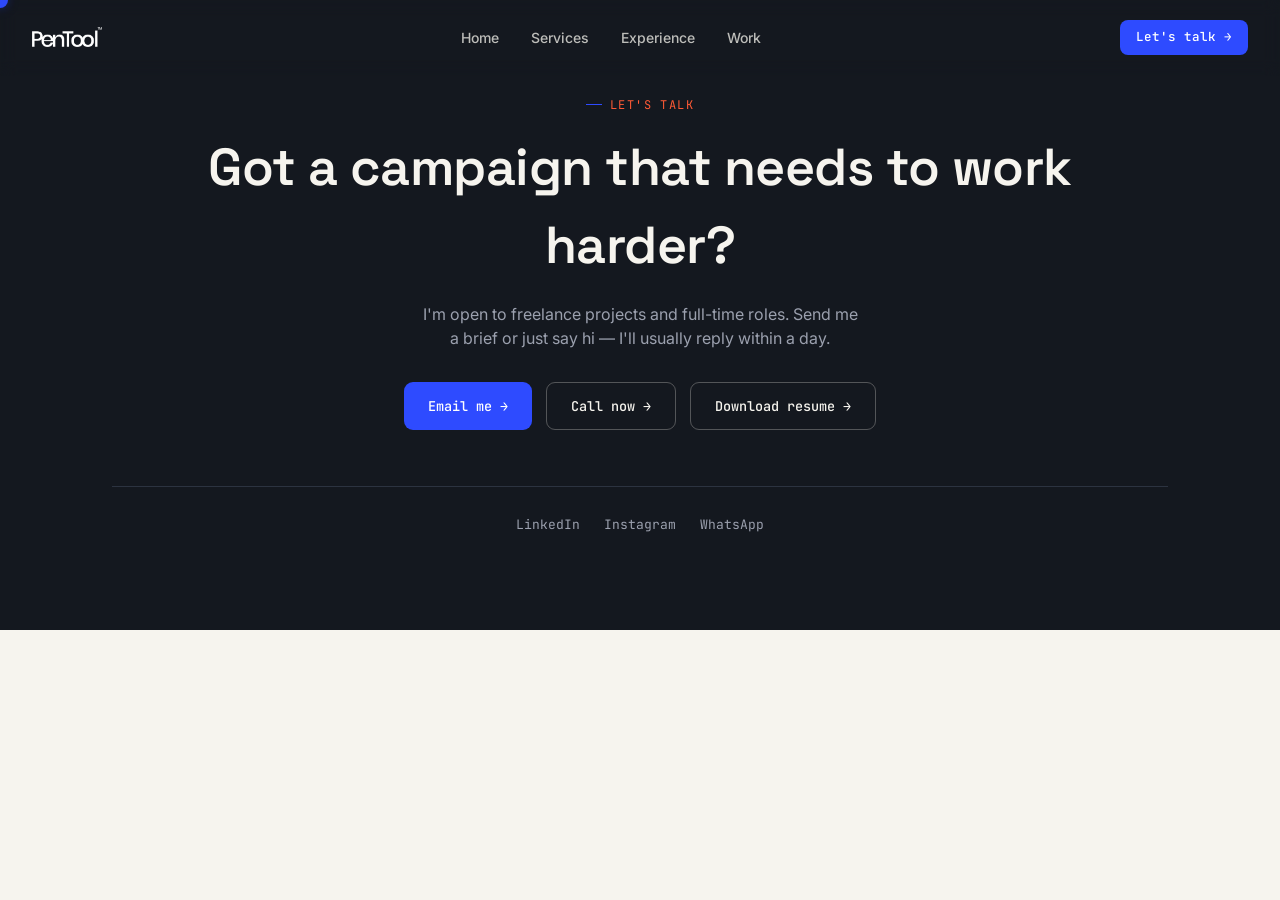
==== contact.html @ 6da6fce4 "Initial commit" ====
<!DOCTYPE html>
<html lang="en">
<head>
<meta charset="UTF-8">
<meta name="viewport" content="width=device-width, initial-scale=1.0">
<title>Contact — PenTool</title>
<link rel="preconnect" href="https://fonts.googleapis.com">
<link rel="preconnect" href="https://fonts.gstatic.com" crossorigin>
<link href="https://fonts.googleapis.com/css2?family=Space+Grotesk:wght@400;500;600;700&family=Inter:wght@400;500;600&family=JetBrains+Mono:wght@400;500;600&display=swap" rel="stylesheet">
<link rel="stylesheet" href="css/global.css">
<link rel="stylesheet" href="css/contact.css">
</head>
<body data-page="contact">

<nav id="nav" class="on-dark">
  <div class="nav-logo"><img src="assets/logo-white.png" alt="PenTool"></div>
  <div class="nav-mobile-hide nav-links">
    <a href="index.html" data-page="index">Home</a>
    <a href="services.html" data-page="services">Services</a>
    <a href="experience.html" data-page="experience">Experience</a>
    <a href="work.html" data-page="work">Work</a>
  </div>
  <a href="contact.html" class="nav-cta">Let's talk →</a>
</nav>

<section id="contact">
  <div class="wrap">
    <div class="eyebrow" style="justify-content:center; color:var(--coral);">Let's talk</div>
    <h2>Got a campaign that needs to work harder?</h2>
    <p>I'm open to freelance projects and full-time roles. Send me a brief or just say hi — I'll usually reply within a day.</p>
    <div class="contact-cta">
      <a href="mailto:hello@pentool.com" class="btn btn-primary">Email me →</a>
      <a href="tel:0703771851" class="btn btn-outline" aria-label="Call now">Call now →</a>
      <a id="download-resume" href="assets/resume.pdf" download class="btn btn-outline">Download resume →</a>
    </div>
    <div class="socials">
      <a href="#">LinkedIn</a>
      <a href="#">Instagram</a>
      <a href="#">WhatsApp</a>
    </div>
  </div>
</section>

<script src="js/main.js"></script>
</body>
</html>
---- css/global.css ----
/* ============================================
   GLOBAL.CSS — shared design tokens + base styles
   Loaded on every page. Page-specific styles live
   in their own css/<page>.css file.
   ============================================ */

:root{
  --ink:#14181F;
  --ink-soft:#1E2430;
  --paper:#F6F4EE;
  --paper-dim:#EDEAE0;
  --white:#FFFFFF;
  --signal:#2E4BFF;
  --signal-dim:#E7EBFF;
  --coral:#FF5A36;
  --line:#DAD7CC;
  --line-dark:#2C3340;
  --muted:#6B6F76;
  --muted-light:#9BA0AE;
  --radius:14px;
  --disp: 'Space Grotesk', sans-serif;
  --body: 'Inter', sans-serif;
  --mono: 'JetBrains Mono', monospace;
}

*{ box-sizing:border-box; margin:0; padding:0; }
html{ scroll-behavior:smooth; }
body{
  font-family:var(--body);
  background:var(--paper);
  color:var(--ink);
  line-height:1.5;
  -webkit-font-smoothing:antialiased;
}
img{ max-width:100%; display:block; }
a{ color:inherit; text-decoration:none; }
ul{ list-style:none; }
section{ padding:64px 0; }

/* Utility: tighter section spacing for compact layouts */
.section--compact{ padding:36px 0; }
.wrap{ max-width:1120px; margin:0 auto; padding:0 32px; }
h1,h2,h3,h4{ font-family:var(--disp); font-weight:600; letter-spacing:-0.01em; }

.eyebrow{
  font-family:var(--mono); font-size:12px; letter-spacing:0.12em; text-transform:uppercase;
  color:var(--signal); display:flex; align-items:center; gap:8px; margin-bottom:14px;
}
.eyebrow::before{ content:''; width:16px; height:1px; background:var(--signal); }
.section-title{ font-size:clamp(28px,3.4vw,40px); margin-bottom:8px; }
.section-sub{ color:var(--muted); max-width:520px; margin-bottom:48px; font-size:15.5px; }

/* growth chip — the site's signature element */
.chip{
  display:inline-flex; align-items:center; gap:5px;
  font-family:var(--mono); font-size:12px; font-weight:500;
  padding:5px 11px; border-radius:999px;
  background:var(--signal-dim); color:var(--signal);
  border:1px solid rgba(46,75,255,0.18);
  white-space:nowrap;
}
.chip.coral{ background:rgba(255,90,54,0.1); color:#D8431F; border-color:rgba(255,90,54,0.22); }
.chip.dark{ background:rgba(255,255,255,0.08); color:var(--paper); border-color:rgba(255,255,255,0.16); }
.chip::before{ content:'▲'; font-size:8px; transform:translateY(-1px); }
.chip.flat::before{ content:'—'; font-size:10px; }

.btn{
  font-family:var(--mono); font-size:13.5px; font-weight:500; padding:13px 24px; border-radius:9px;
  display:inline-flex; align-items:center; gap:8px; transition:transform .15s ease, background .2s;
}
.btn-primary{ background:var(--signal); color:var(--white); }
.btn-primary:hover{ transform:translateY(-2px); }
.btn-outline{ border:1px solid rgba(20,24,31,0.18); color:var(--ink); }
.btn-outline:hover{ border-color:var(--ink); }

/* NAV — shared across every page */
nav{
  position:fixed; top:0; left:0; right:0; z-index:100;
  padding:20px 32px; display:flex; justify-content:space-between; align-items:center;
  transition:background .3s ease, border-color .3s ease, padding .3s ease;
  border-bottom:1px solid transparent;
  background:rgba(246,244,238,0.92); backdrop-filter:blur(8px); border-color:var(--line);
}
nav.on-dark{ background:transparent; border-color:transparent; }
nav.on-dark.scrolled{ background:rgba(20,24,31,0.92); border-color:var(--line-dark); }
.nav-logo{ display:flex; align-items:center; }
.nav-logo img{ height:20px; width:auto; display:block; }
.nav-links{ display:flex; gap:32px; font-size:14px; font-weight:500; color:var(--muted); }
nav.on-dark .nav-links{ color:rgba(246,244,238,0.75); }
.nav-links a{ transition:color .15s ease; }
.nav-links a:hover{ color:var(--ink); }
nav.on-dark .nav-links a:hover{ color:var(--paper); }
.nav-links a.active{ color:var(--signal); }
.nav-cta{
  font-family:var(--mono); font-size:12.5px; padding:8px 16px; border-radius:8px;
  background:var(--signal); color:var(--white); font-weight:500;
}
.nav-mobile-hide{ display:flex; }
@media(max-width:760px){ .nav-mobile-hide{ display:none; } }

/* Slim footer — used on every page except contact.html, which has its own full CTA footer */
.slim-footer{
  border-top:1px solid var(--line);
  padding:32px 0;
  display:flex; justify-content:space-between; align-items:center; flex-wrap:wrap; gap:12px;
}
.slim-footer .fk{ font-family:var(--mono); font-size:12.5px; color:var(--muted); }
.slim-footer a{ font-family:var(--mono); font-size:12.5px; color:var(--signal); font-weight:500; }

::selection{ background:var(--signal); color:var(--white); }

/* Custom circular glowing cursor */
#custom-cursor{
  position:fixed; left:0; top:0; width:16px; height:16px; border-radius:50%;
  background:var(--signal); pointer-events:none; transform:translate(-50%,-50%);
  box-shadow:0 0 10px rgba(46,75,255,0.28), 0 0 30px rgba(46,75,255,0.12);
  transition:transform .12s ease, width .12s ease, height .12s ease, box-shadow .12s ease, opacity .12s ease;
  z-index:2200; mix-blend-mode:normal; opacity:0.98;
}
#custom-cursor.cursor--hover{ transform:translate(-50%,-50%) scale(2); box-shadow:0 0 22px rgba(46,75,255,0.9), 0 0 44px rgba(46,75,255,0.35); }
#custom-cursor.cursor--press{ transform:translate(-50%,-50%) scale(1.5); }

@media(hover: none), (pointer: coarse){
  /* hide custom cursor on touch devices */
  #custom-cursor{ display:none !important; }
}

/* Scroll reveal utility classes */
.reveal {
  opacity: 0;
  transform: translateY(28px) scale(0.98);
  transition: opacity 720ms cubic-bezier(.2,.9,.2,1), transform 720ms cubic-bezier(.2,.9,.2,1);
  will-change: transform, opacity;
}
.reveal.active {
  opacity: 1;
  transform: translateY(0) scale(1);
}
.reveal-left { transform: translateX(-30px) translateY(8px) scale(0.98); }
.reveal-right { transform: translateX(30px) translateY(8px) scale(0.98); }
.reveal.active.reveal-left,
.reveal.active.reveal-right { transform: translateX(0) translateY(0) scale(1); }
.reveal-scale { transform: scale(0.96); }
.reveal.active.reveal-scale { transform: scale(1); }

/* Stagger helpers: add `stagger` to parent to stagger its children */
.stagger > * { transition-delay: 0ms; }

/* Respect user preference for reduced motion */
@media (prefers-reduced-motion: reduce) {
  .reveal { transition: none !important; transform: none !important; opacity: 1 !important; }
}

/* Mobile responsive overrides */
@media (max-width: 800px) {
  html { font-size: 15px; }
  nav { padding: 12px 18px; }
  .wrap { padding: 0 18px; }
  section { padding: 28px 0; }
  .section--compact { padding: 20px 0; }
  h1 { font-size: clamp(20px, 6.5vw, 28px); }
  .section-title { font-size: clamp(20px, 5.4vw, 28px); }
  .section-sub { font-size: 14px; }
  .hero-sub { font-size: 15px; }
  .kpi-row { display:flex; gap:12px; flex-wrap:wrap; }
  .kpi{ min-width:45%; }
  .kpi .num{ font-size:20px; }
  .work-grid{ grid-template-columns:1fr; }
  .svc-grid{ grid-template-columns:1fr; }
  .cs-media-grid{ grid-template-columns:1fr 1fr; gap:12px; }
  .work-cover{ height:120px; }
  .cs-insight{ margin-bottom:40px; }
  .nav-links{ gap:16px; font-size:13px; }
}
---- css/contact.css ----
/* ============================================
   CONTACT.CSS — contact.html only
   ============================================ */

#contact{ background:var(--ink); color:var(--paper); text-align:center; min-height:70vh; display:flex; align-items:center; }
#contact .wrap{ width:100%; }
#contact h2{ font-size:clamp(32px,5vw,52px); margin-bottom:18px; }
#contact p{ color:var(--muted-light); max-width:440px; margin:0 auto 32px; }
.contact-cta{ display:flex; gap:14px; justify-content:center; flex-wrap:wrap; margin-bottom:56px; }
#contact .btn-outline{ border-color:rgba(246,244,238,0.28); color:var(--paper); }
#contact .btn-outline:hover{ border-color:var(--paper); }
.socials{ display:flex; gap:24px; justify-content:center; font-family:var(--mono); font-size:13px; color:var(--muted-light); border-top:1px solid var(--line-dark); padding-top:28px; }
.socials a:hover{ color:var(--paper); }
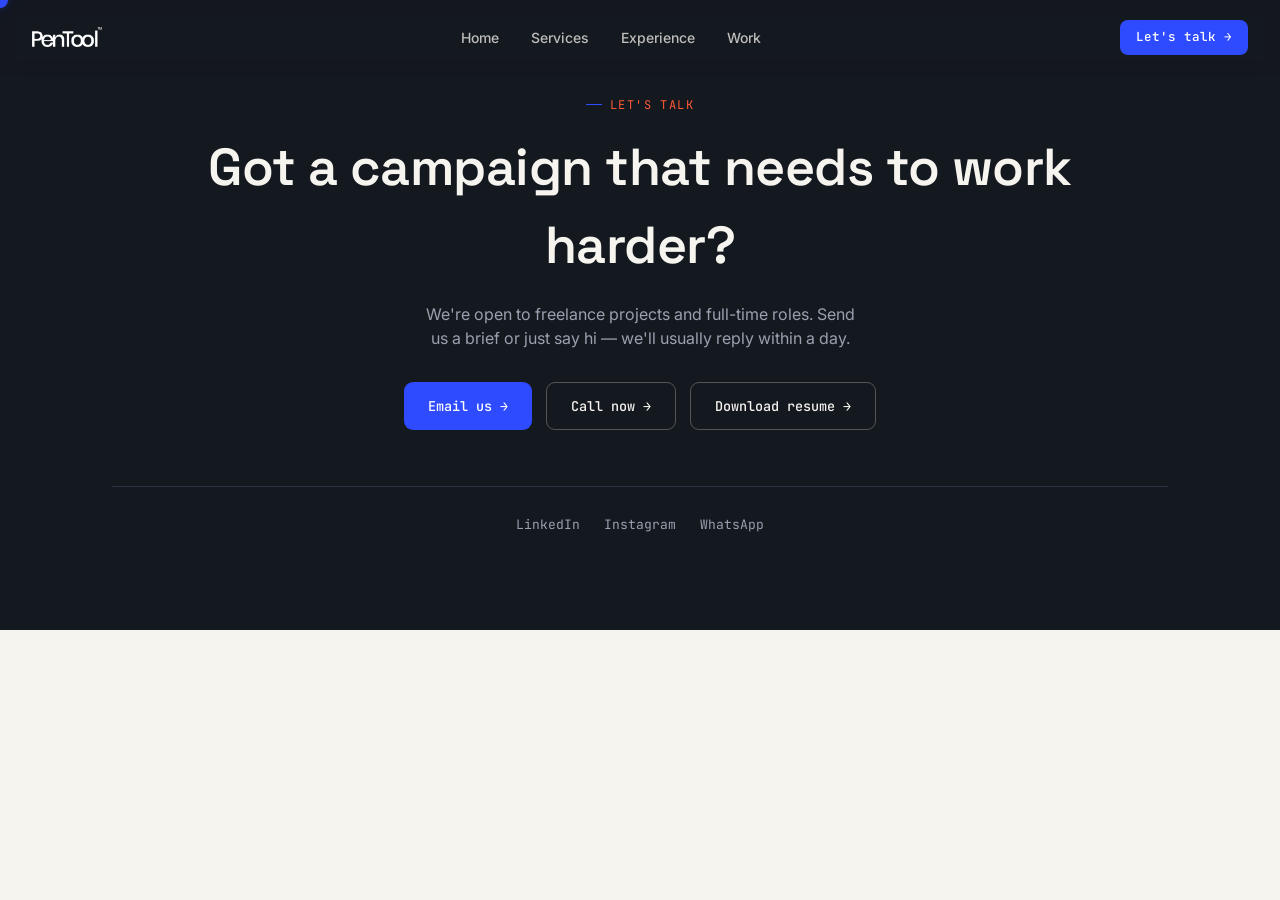
==== commit d95c2482: "Update website" ====
--- a/contact.html
+++ b/contact.html
@@ -27,9 +27,9 @@
   <div class="wrap">
     <div class="eyebrow" style="justify-content:center; color:var(--coral);">Let's talk</div>
     <h2>Got a campaign that needs to work harder?</h2>
-    <p>I'm open to freelance projects and full-time roles. Send me a brief or just say hi — I'll usually reply within a day.</p>
+    <p>We're open to freelance projects and full-time roles. Send us a brief or just say hi — we'll usually reply within a day.</p>
     <div class="contact-cta">
-      <a href="mailto:hello@pentool.com" class="btn btn-primary">Email me →</a>
+      <a href="mailto:hello@pentool.com" class="btn btn-primary">Email us →</a>
       <a href="tel:0703771851" class="btn btn-outline" aria-label="Call now">Call now →</a>
       <a id="download-resume" href="assets/resume.pdf" download class="btn btn-outline">Download resume →</a>
     </div>
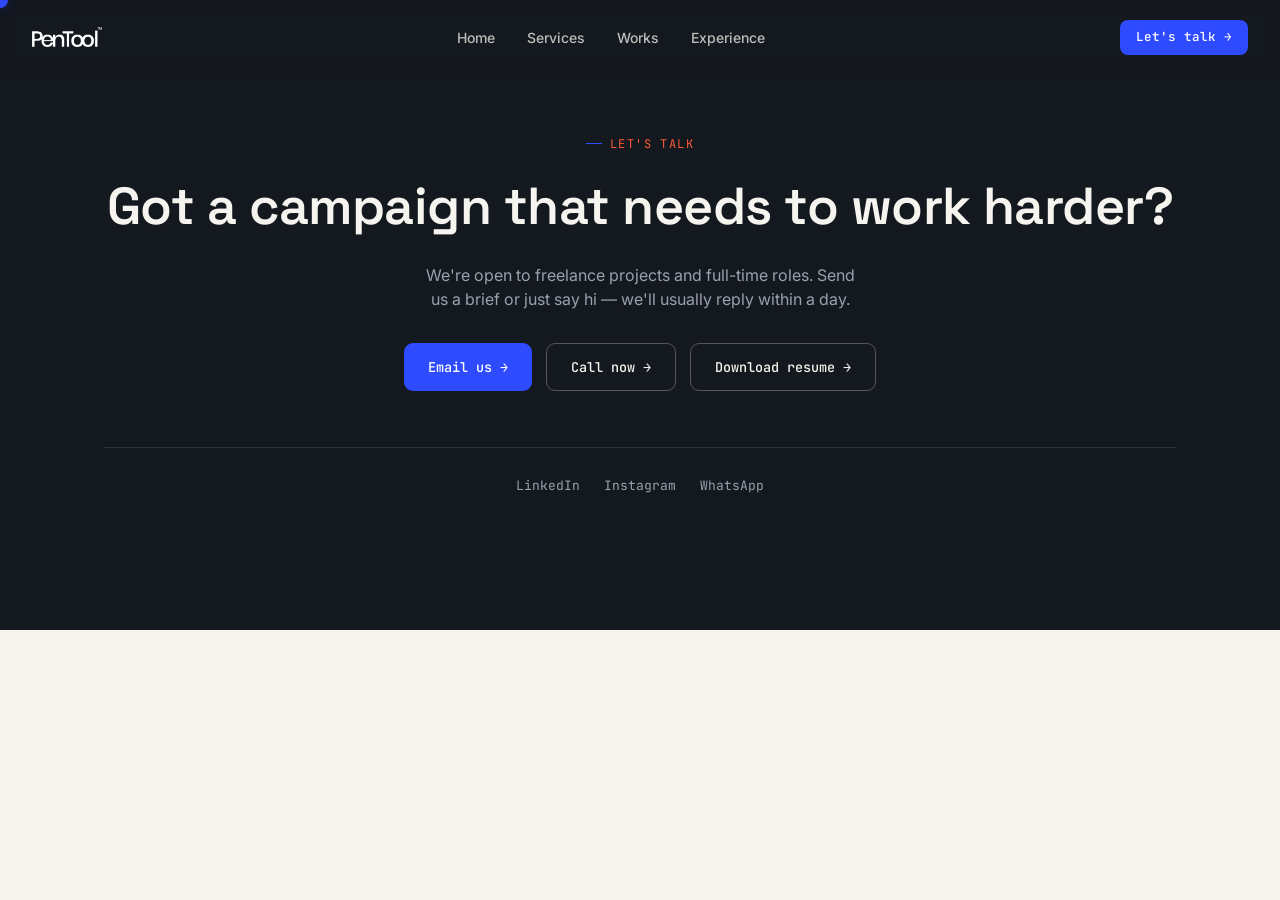
==== commit b97f96a9: "navigation error fixed" ====
--- a/contact.html
+++ b/contact.html
@@ -17,8 +17,8 @@
   <div class="nav-mobile-hide nav-links">
     <a href="index.html" data-page="index">Home</a>
     <a href="services.html" data-page="services">Services</a>
+    <a href="work.html" data-page="work">Works</a>
     <a href="experience.html" data-page="experience">Experience</a>
-    <a href="work.html" data-page="work">Work</a>
   </div>
   <a href="contact.html" class="nav-cta">Let's talk →</a>
 </nav>
--- a/css/global.css
+++ b/css/global.css
@@ -35,11 +35,15 @@
 img{ max-width:100%; display:block; }
 a{ color:inherit; text-decoration:none; }
 ul{ list-style:none; }
-section{ padding:64px 0; }
+section{ padding:54px 0; }
 
 /* Utility: tighter section spacing for compact layouts */
-.section--compact{ padding:36px 0; }
-.wrap{ max-width:1120px; margin:0 auto; padding:0 32px; }
+.section--compact{ padding:28px 0; }
+.wrap{ max-width:1120px; margin:0 auto; padding:0 24px; }
+
+@media(max-width:960px){
+  .wrap{ padding:0 20px; }
+}
 h1,h2,h3,h4{ font-family:var(--disp); font-weight:600; letter-spacing:-0.01em; }
 
 .eyebrow{
@@ -129,7 +133,7 @@
 .reveal {
   opacity: 0;
   transform: translateY(28px) scale(0.98);
-  transition: opacity 720ms cubic-bezier(.2,.9,.2,1), transform 720ms cubic-bezier(.2,.9,.2,1);
+  transition: opacity 500ms cubic-bezier(.2,.9,.2,1), transform 500ms cubic-bezier(.2,.9,.2,1);
   will-change: transform, opacity;
 }
 .reveal.active {
@@ -151,24 +155,69 @@
   .reveal { transition: none !important; transform: none !important; opacity: 1 !important; }
 }
 
-/* Mobile responsive overrides */
+/* Global preloader and premium transitions */
+#preloader{
+  position:fixed; inset:0; background:#090b10; display:flex; flex-direction:column;
+  justify-content:center; align-items:center; z-index:2500; opacity:1; visibility:visible;
+  transition:opacity .45s ease, visibility .45s ease;
+}
+#preloader.hidden{ opacity:0; visibility:hidden; }
+.preloader__logo{
+  display:flex; align-items:center; justify-content:center;
+  margin-bottom:32px; opacity:.95;
+}
+.preloader__logo img{
+  width:180px; max-width:70vw; height:auto; display:block;
+}
+.preloader__bar{ width:280px; height:4px; background:rgba(255,255,255,.08); border-radius:999px; overflow:hidden; }
+.preloader__bar span{ display:block; width:0; height:100%; background:linear-gradient(90deg,var(--signal),rgba(46,75,255,0.25)); border-radius:999px; animation:preloader-fill 6s ease forwards; }
+@keyframes preloader-fill{ from{ width:0; } to{ width:100%; } }
+.has-preloader .nav-logo{ opacity:0; }
+#hero{ background:linear-gradient(180deg, #11151D 0%, #0B0E14 58%, #090B10 100%); color:var(--paper); padding:140px 0 0 0; overflow:hidden; position:relative; }
+
+#hero{ background:linear-gradient(180deg, #11151D 0%, #0B0E14 58%, #090B10 100%); color:var(--paper); padding:140px 0 0 0; overflow:hidden; position:relative; }
+#hero::before{ content:''; position:absolute; inset:0; background:radial-gradient(circle at 20% 20%, rgba(46,75,255,0.16), transparent 24%), radial-gradient(circle at 85% 18%, rgba(255,90,54,0.14), transparent 22%); pointer-events:none; opacity:.85; }
+#hero .hero-grid{ position:relative; z-index:2; padding-bottom:64px; }
+#hero h1{ font-size:clamp(42px,7vw,82px); line-height:1.02; margin-bottom:20px; opacity:0; transform:translateY(28px); transition:opacity .8s ease,var(--hero-transform) .8s ease; }
+#hero h1 em{ font-style:normal; color:var(--signal); }
+.hero-sub{ font-size:19px; color:rgba(246,244,238,0.75); max-width:600px; margin-bottom:36px; opacity:0; transform:translateY(22px); transition:opacity .8s ease .12s, transform .8s ease .12s; }
+.hero-cta-row{ display:flex; gap:14px; flex-wrap:wrap; margin-bottom:64px; opacity:0; transform:translateY(20px); transition:opacity .8s ease .24s, transform .8s ease .24s; }
+#hero .btn-outline{ border-color:rgba(246,244,238,0.28); color:var(--paper); }
+#hero .btn-outline:hover{ border-color:var(--paper); }
+#hero.hero-ready h1,
+#hero.hero-ready .hero-sub,
+#hero.hero-ready .hero-cta-row{ opacity:1; transform:translateY(0); }
+
+.hero-float{ position:absolute; width:120px; height:120px; border-radius:50%; background:rgba(46,75,255,0.12);
+  top:12%; right:12%; pointer-events:none; filter:blur(18px); animation:float-slow 9s ease-in-out infinite; }
+.hero-float:nth-child(2){ width:180px; height:180px; background:rgba(255,90,54,0.12); top:45%; left:4%; animation-delay:1.2s; }
+@keyframes float-slow{ 0%,100%{ transform:translateY(0); } 50%{ transform:translateY(-14px); } }
+
 @media (max-width: 800px) {
-  html { font-size: 15px; }
-  nav { padding: 12px 18px; }
-  .wrap { padding: 0 18px; }
-  section { padding: 28px 0; }
-  .section--compact { padding: 20px 0; }
-  h1 { font-size: clamp(20px, 6.5vw, 28px); }
-  .section-title { font-size: clamp(20px, 5.4vw, 28px); }
-  .section-sub { font-size: 14px; }
-  .hero-sub { font-size: 15px; }
-  .kpi-row { display:flex; gap:12px; flex-wrap:wrap; }
-  .kpi{ min-width:45%; }
-  .kpi .num{ font-size:20px; }
-  .work-grid{ grid-template-columns:1fr; }
-  .svc-grid{ grid-template-columns:1fr; }
-  .cs-media-grid{ grid-template-columns:1fr 1fr; gap:12px; }
-  .work-cover{ height:120px; }
-  .cs-insight{ margin-bottom:40px; }
-  .nav-links{ gap:16px; font-size:13px; }
-}
+  html { font-size: 14.5px; }
+  body{ background:var(--paper); }
+  nav { padding: 12px 16px; }
+  .wrap { padding: 0 16px; }
+  section { padding: 24px 0; }
+  .section--compact { padding: 18px 0; }
+  h1 { font-size: clamp(22px, 7vw, 30px); }
+  .section-title { font-size: clamp(22px, 6vw, 30px); }
+  .section-sub { font-size: 14px; max-width:100%; }
+  .hero-sub { font-size: 15px; max-width:100%; }
+  .hero-grid{ gap:24px; }
+  #hero{ padding-top: 90px; }
+  .hero-cta-row{ justify-content:flex-start; }
+  .kpi-row { display:grid; grid-template-columns:1fr 1fr; gap:8px; }
+  .kpi{ min-width:0; padding:20px 16px; }
+  .kpi .num{ font-size:18px; }
+  .work-grid{ grid-template-columns:1fr; gap:18px; }
+  .svc-grid{ grid-template-columns:1fr; gap:18px; }
+  .cs-media-grid{ grid-template-columns:1fr; gap:14px; }
+  .work-cover{ height:180px; }
+  .work-body{ padding:18px; }
+  .cs-overview{ grid-template-columns:1fr; }
+  .cs-ov-item{ padding:18px 16px; }
+  .cs-head{ margin-bottom:28px; }
+  .cs-insight{ margin-bottom:32px; padding:22px 22px; }
+  .nav-links{ gap:14px; font-size:13px; }
+}
